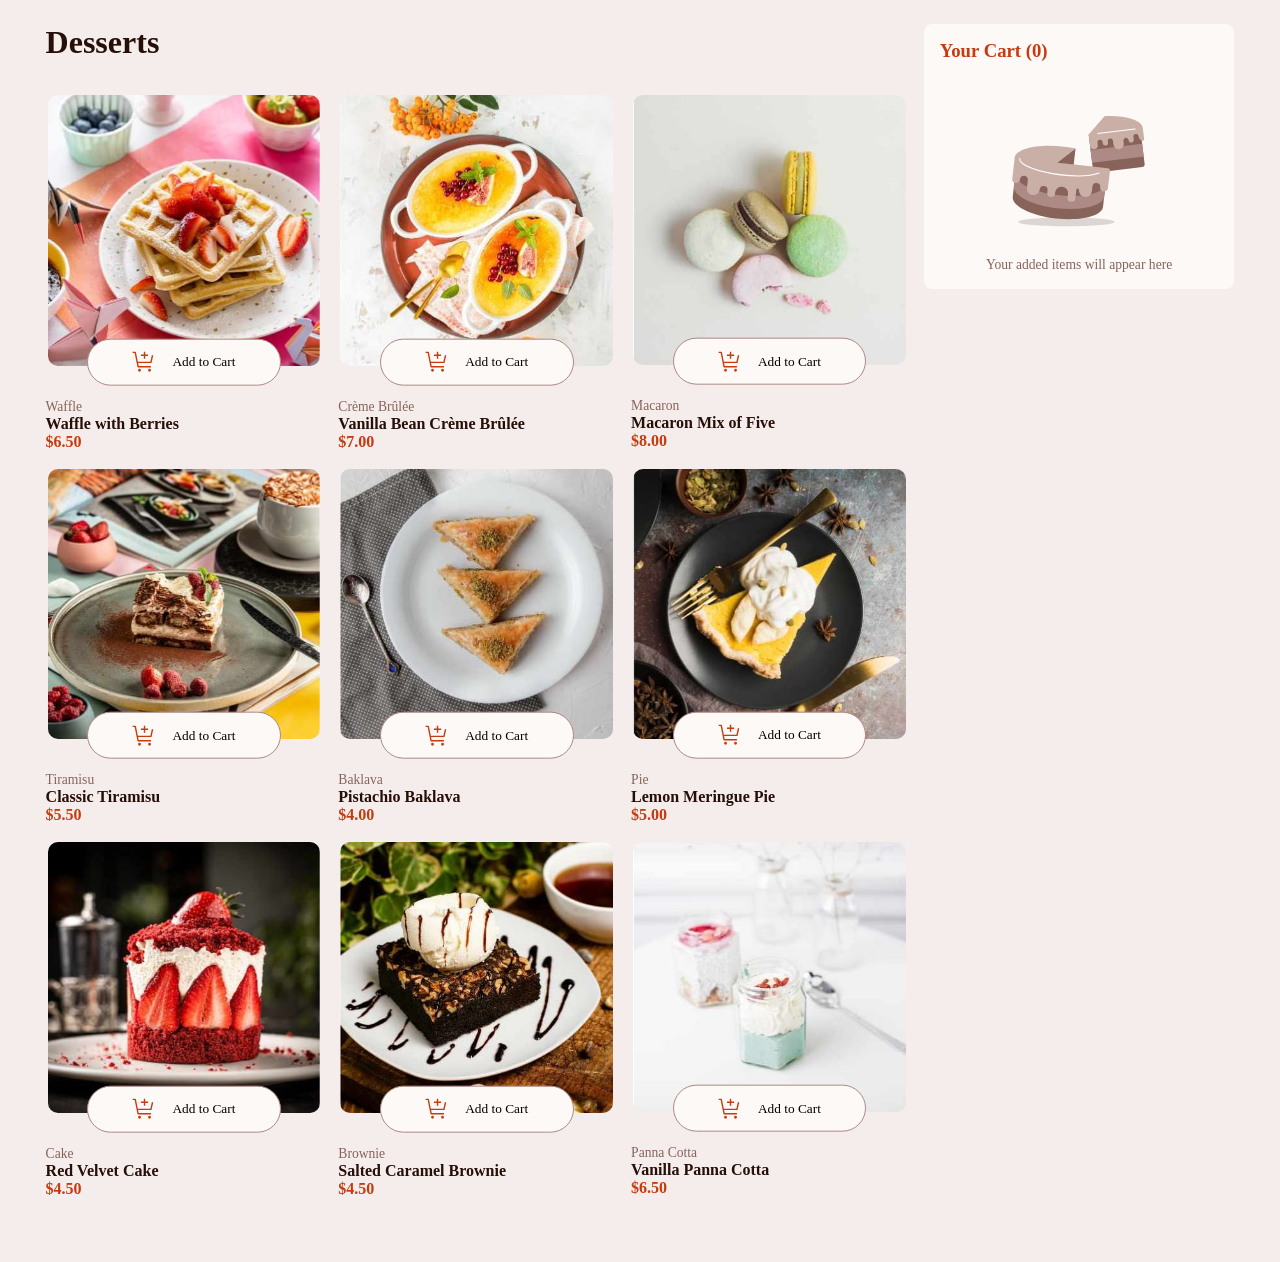
==== index.html @ e0a6078a "my completed product-list-cart with html, css, jason  and js files" ====
<!DOCTYPE html>
<html lang="en">

<head>
  <meta charset="UTF-8">
  <meta name="viewport" content="width=device-width, initial-scale=1.0">
  <!-- <meta name="description" content="Frontend Mentor | Product list with cart">
  <meta name="author" content="Adewale Stephen">
  <meta name="keywords" content="Adewale Stephen, Stephen, Project, Product list, Product list with cart"> -->
  <!-- <link rel="icon" type="image/png" sizes="32x32" href="/images/favicon-32x32.png"> -->
  <!-- <title>Product list with cart</title> -->
  <link rel="stylesheet" href="./style.css">
  <!-- Stylesheet -->
</head>

<body>
  <section class="body d-flex" role="contentinfo">
    <!-- All Products shows Here-->
    <main data-main>
      <!-- Header -->
      <header>
        <h1>Desserts</h1>
      </header>
      <!-- Dynamically Update Products -->
    </main>
    <!-- Cart(Updates Dynamically) -->
    <section data-module class="cart">
      <!-- Dynamically Update quantity of products selected -->
      <h3>Your Cart (<span data-totalPicks>0</span>)</h3>
      <div>
        <!-- Cart(Empty State) -->
        <div data-emptyCart class="empty d-flex">
          <img src="/images/illustration-empty-cart.svg" alt="empty cart">
          <p>Your added items will appear here</p>
        </div>
        <!-- Cart(Updates product once selected) -->
        <div data-productSelected class="selections d-flex d-none">
          <!-- Dynamically Add Selected Items -->
          <div data-cartItems class="d-flex cartItems"></div>
          <!-- Dynamically calculate the price of products selected -->
          <div class="orderTotal">
            <div>
              <p>Order Total</p>
              <h4 data-priceTotal>$00.00</h4>
            </div>
            <p class="delivery">
              <img src="/images/icon-carbon-neutral.svg" alt="carbon neutral">
              <span>This is a <strong>carbon-neutral</strong> delivery</span>
            </p>
            <button data-confirmOrder>Comfirm Order</button>
          </div>
        </div>
      </div>
    </section>
  </section>

  <!-- Receipt -->
  <dialog data-modal class="dialog">
    <header>
      <img src="/images/icon-order-confirmed.svg" alt="green checkmark" />
      <h2>Order Confirmed</h2>
      <p>We hope you enjoy your food!</p>
    </header>
    <div data-receipt class="productContainer d-flex"></div>
    <div class="d-flex totalPrice">
      <p>Order Total</p>
      <h2 data-total>$00.00</h2>
    </div>
    <button data-reset type="button">Start New Order</button>
  </dialog>

  <!-- javaScript (Functionality Here) -->
  <script src="main.js"></script>
</body>

</html>
---- style.css ----
/* Fonts */
@font-face {
  font-family: "Red-Hat";
  src: url("/fonts/static/RedHatText-Regular.ttf");
}
@font-face {
  font-family: "Red-Hat-SemiBold";
  src: url("/fonts/static/RedHatText-SemiBold.ttf");
}
@font-face {
  font-family: "Red-Hat-Bold";
  src: url("/fonts/static/RedHatText-Bold.ttf");
}

/* Variables */
:root {
  --Red: hsl(14, 86%, 42%);
  --Green: hsl(159, 69%, 38%);
  --Rose50: hsl(20, 50%, 98%);
  --Rose100: hsl(13, 31%, 94%);
  --Rose300: hsl(14, 25%, 72%);
  --Rose400: hsl(7, 20%, 60%);
  --Rose500: hsl(12, 20%, 44%);
  --Rose900: hsl(14, 65%, 9%);
}

/* Universal selector to remove default styling */
*,
*::after,
*::before {
  margin: 0;
  padding: 0;
  box-sizing: border-box;
  font-family: "Red-Hat";
}
html {
  -moz-text-size-adjust: none;
  -webkit-text-size-adjust: none;
  text-size-adjust: none;
  scroll-behavior: smooth;
  scrollbar-width: none;
}

::backdrop {
  background: rgba(38, 15, 8, 0.35);
}

body {
  background-color: var(--Rose100);
  padding: 0 0 1rem 0;
}
.body {
  font-size: 1rem;
  width: clamp(64rem, calc(100% - 40px), 80rem);
  gap: 1rem;
  margin: 0 auto 3rem auto;
  padding: 0 2%;
  position: relative;
}
main {
  width: 100%;
  display: grid;
  grid-template-columns: repeat(3, 1fr);
  gap: 1rem;
}
main header {
  color: var(--Rose900);
  grid-area: 1/ 1/ 2/ 4;
  position: sticky;
  top: 0;
  padding: 1.5rem 0 1rem 0;
  background-color: var(--Rose100);
  z-index: 10;
}
h1 {
  font-family: "Red-Hat-Bold";
  font-size: 2rem;
}
main article {
  width: 100%;
}
main article picture {
  width: 100%;
}
main article picture img {
  border: 2px solid transparent;
  border-radius: 0.75rem;
  width: 100%;
}
main article button {
  width: 70%;
  margin: 0 15%;
  transform: translateY(-2.5em);
  overflow: hidden;
  border-radius: 5rem;
  border: 1px solid var(--Rose400);
  background-color: var(--Rose50);
  display: flex;
  align-items: center;
}
.Btn {
  gap: 1rem;
  display: flex;
  justify-content: center;
  align-items: center;
  padding: 0.65rem;
  cursor: pointer;
  width: 100%;
  font-family: "Red-Hat-SemiBold";
}
.Btn img {
  width: 1.5rem;
  height: 1.5rem;
}
.secondBtn {
  background-color: var(--Red);
  justify-content: space-between;
  color: white;
  cursor: unset;
}
.secondBtn img {
  padding: 0.25rem;
  border: 1px solid white;
  border-radius: 50%;
  cursor: pointer;
}
.secondBtn img:hover {
  filter: invert(50%);
  transition: 0.5s;
}
main article p {
  margin: -1.25rem 0 0 0;
  font-size: 0.85rem;
  color: var(--Rose500);
}
main article h4 {
  color: var(--Rose900);
  font-family: "Red-Hat-SemiBold";
}
main article h4 span {
  color: var(--Red);
}
.cart {
  width: 35%;
  height: fit-content;
  background-color: var(--Rose50);
  padding: 1rem;
  position: sticky;
  top: 1.5rem;
  border-radius: 0.5rem;
  color: var(--Rose500);
}
.cart h3 {
  color: var(--Red);
  font-family: "Red-Hat-Bold";
  margin: 0 0 1.5rem 0;
}
.cart .empty {
  flex-direction: column;
  justify-content: center;
  align-items: center;
  color: var(--Rose500);
  font-size: 0.85rem;
}
.cart .empty img {
  width: 50%;
  margin: 1rem 0;
}
.cart .selections {
  flex-direction: column;
  gap: 1.5rem;
  margin-top: 1rem;
}
.cart .selections .productInCart {
  justify-content: space-between;
  align-items: center;
}
.cart .selections .cartItems {
  flex-direction: column;
  gap: 1.15rem;
}

.cart .selections .productInCart img {
  padding: 0.35rem;
  border-radius: 50%;
  border: 1px solid var(--Rose100);
  cursor: pointer;
}
.cart .selections .productInCart div h4 {
  color: var(--Rose500);
  font-family: "Red-Hat-Bold";
}
.cart .selections .productInCart div p {
  gap: 0.4rem;
  margin: 0.05rem 0 0 0;
}
.cart .selections .productInCart div p span:nth-child(1) {
  color: var(--Red);
  font-family: "Red-Hat-Bold";
  margin: 0 0.4rem 0 0;
}
.cart .orderTotal {
  display: flex;
  flex-direction: column;
  gap: 2rem;
}
.cart .orderTotal div {
  display: flex;
  align-items: center;
  justify-content: space-between;
}
.cart .orderTotal .delivery {
  font-size: 0.85rem;
  display: flex;
  justify-content: center;
  align-items: center;
  text-align: center;
  gap: 0.15rem;
}
.cart .orderTotal img {
  width: 1rem;
}
.cart .orderTotal button {
  padding: 0.75rem;
  border-radius: 2rem;
  background-color: var(--Red);
  color: var(--Rose100);
  cursor: pointer;
}
.dialog {
  width: 28rem;
  margin: auto;
  padding: 1.5rem 1rem;
  border-radius: 1rem;
  border: none;
  z-index: 10;
  background-color: var(--Rose50);
}
.dialog header {
  margin: 0 0 0.75rem 0;
  color: var(--Rose900);
}
.dialog header p {
  color: var(--Rose500);
}
.productContainer {
  flex-direction: column;
  padding: 0.75rem;
  border-radius: 0.5rem;
  max-height: 16rem;
  overflow: scroll;
  scrollbar-width: none;
}
.productContainer hr {
  margin: 0.85rem 0;
  border: 0.05rem solid var(--Rose100);
}
.eachProduct {
  justify-content: space-between;
  align-items: center;
}
.eachProductDetail {
  align-items: center;
  gap: 1rem;
}
.eachProductDetail span {
  color: var(--Red);
  font-family: "Red-Hat-Bold";
}
.eachProductDetail strong {
  color: var(--Rose500);
}
.eachProductDetail img {
  width: 3.5rem;
  border-radius: 0.5rem;
}
.totalPrice {
  align-items: center;
  justify-content: space-between;
  padding: 0 0.75rem;
}
.dialog h2 {
  font-size: 1.75rem;
  font-family: "Red-Hat-Bold";
}
.dialog h3,
.dialog h4 {
  color: var(--Rose500);
}

.dialog button {
  width: 100%;
  padding: 1rem;
  border-radius: 2rem;
  background-color: var(--Red);
  color: var(--Rose50);
  font-size: 1rem;
  margin: 0.75rem 0 0 0;
}
button {
  outline: none;
  border: none;
  font-family: "Red-Hat-SemiBold";
  cursor: pointer;
}

.border {
  border: 2px solid var(--Red);
}
.d-flex {
  display: flex;
}
.d-block {
  display: block;
}
.d-none {
  display: none;
}

/* Media Query Tablet */
@media (max-width: 64rem) {
  body {
    width: 100%;
  }
  main {
    grid-template-columns: repeat(2, 1fr);
    gap: 1rem;
  }
  main header {
    grid-area: 1/ 1/ 2/ 3;
  }
  .cart {
    width: 45%;
  }
}

/* Media Query Mobile (LandScape)*/
@media (max-width: 54.375rem) {
  .body {
    flex-direction: column;
    width: 100%;
    margin: 2rem 0;
    padding: 0 5%;
  }
  main article button {
    width: 80%;
    margin: 0 10%;
  }
  main {
    grid-template-columns: repeat(2, 1fr);
    gap: 0.75rem;
  }
  main header {
    grid-area: 1/1/2/3;
  }
  main article p {
    margin: -1.5rem 0 0 0;
  }
  .cart {
    width: 100%;
    position: unset;
  }
}

/* Media Query Mobile (Potraite)*/
@media (max-width: 31.25rem) {
  .body {
    flex-direction: column;
    width: 100%;
    margin: 2rem 0;
    padding: 0 5%;
  }
  main article button {
    width: 60%;
    margin: 0 20%;
  }
  main {
    grid-template-columns: 1fr;
    gap: 1rem;
  }
  main header {
    grid-area: unset;
  }
  .cart {
    width: 100%;
    position: unset;
  }
}

/* Media Query Smart Watch */
@media (max-width: 18.75rem) {
  main article button {
    width: 80%;
    margin: 0 10%;
  }
}
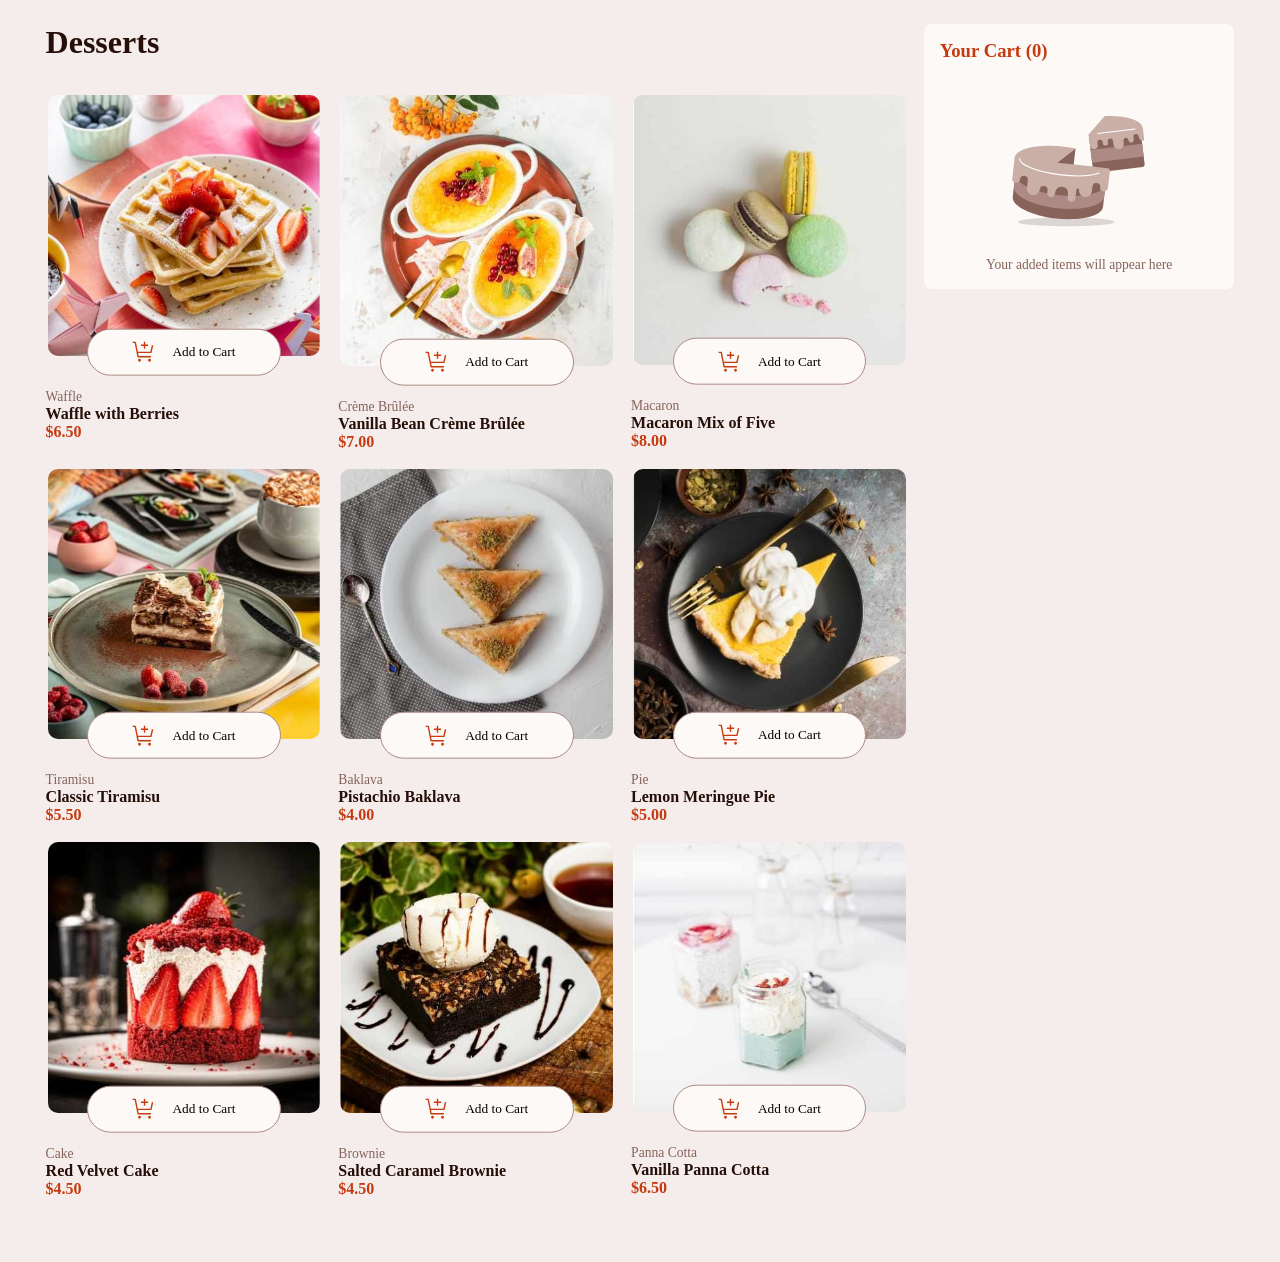
==== commit a3dee388: "added a point so that the carbon-neutral image can display" ====
--- a/index.html
+++ b/index.html
@@ -4,11 +4,10 @@
 <head>
   <meta charset="UTF-8">
   <meta name="viewport" content="width=device-width, initial-scale=1.0">
-  <!-- <meta name="description" content="Frontend Mentor | Product list with cart">
-  <meta name="author" content="Adewale Stephen">
-  <meta name="keywords" content="Adewale Stephen, Stephen, Project, Product list, Product list with cart"> -->
-  <!-- <link rel="icon" type="image/png" sizes="32x32" href="/images/favicon-32x32.png"> -->
-  <!-- <title>Product list with cart</title> -->
+  <meta name="author" content="Chibuzo Daniel">
+  <meta name="keywords" content="Chibuzo, Daniel, Project, Product list, Product list with cart"> 
+  <link rel="icon" type="image/png" sizes="32x32" href="">
+  <title>Shoping catalogue</title>
   <link rel="stylesheet" href="./style.css">
   <!-- Stylesheet -->
 </head>
@@ -30,7 +29,7 @@
       <div>
         <!-- Cart(Empty State) -->
         <div data-emptyCart class="empty d-flex">
-          <img src="/images/illustration-empty-cart.svg" alt="empty cart">
+          <img src="./images/illustration-empty-cart.svg" alt="empty cart">
           <p>Your added items will appear here</p>
         </div>
         <!-- Cart(Updates product once selected) -->
@@ -44,7 +43,7 @@
               <h4 data-priceTotal>$00.00</h4>
             </div>
             <p class="delivery">
-              <img src="/images/icon-carbon-neutral.svg" alt="carbon neutral">
+              <img src="./images/icon-carbon-neutral.svg" alt="carbon neutral">
               <span>This is a <strong>carbon-neutral</strong> delivery</span>
             </p>
             <button data-confirmOrder>Comfirm Order</button>
@@ -57,7 +56,7 @@
   <!-- Receipt -->
   <dialog data-modal class="dialog">
     <header>
-      <img src="/images/icon-order-confirmed.svg" alt="green checkmark" />
+      <img src="./images/icon-order-confirmed.svg" alt="green checkmark" />
       <h2>Order Confirmed</h2>
       <p>We hope you enjoy your food!</p>
     </header>
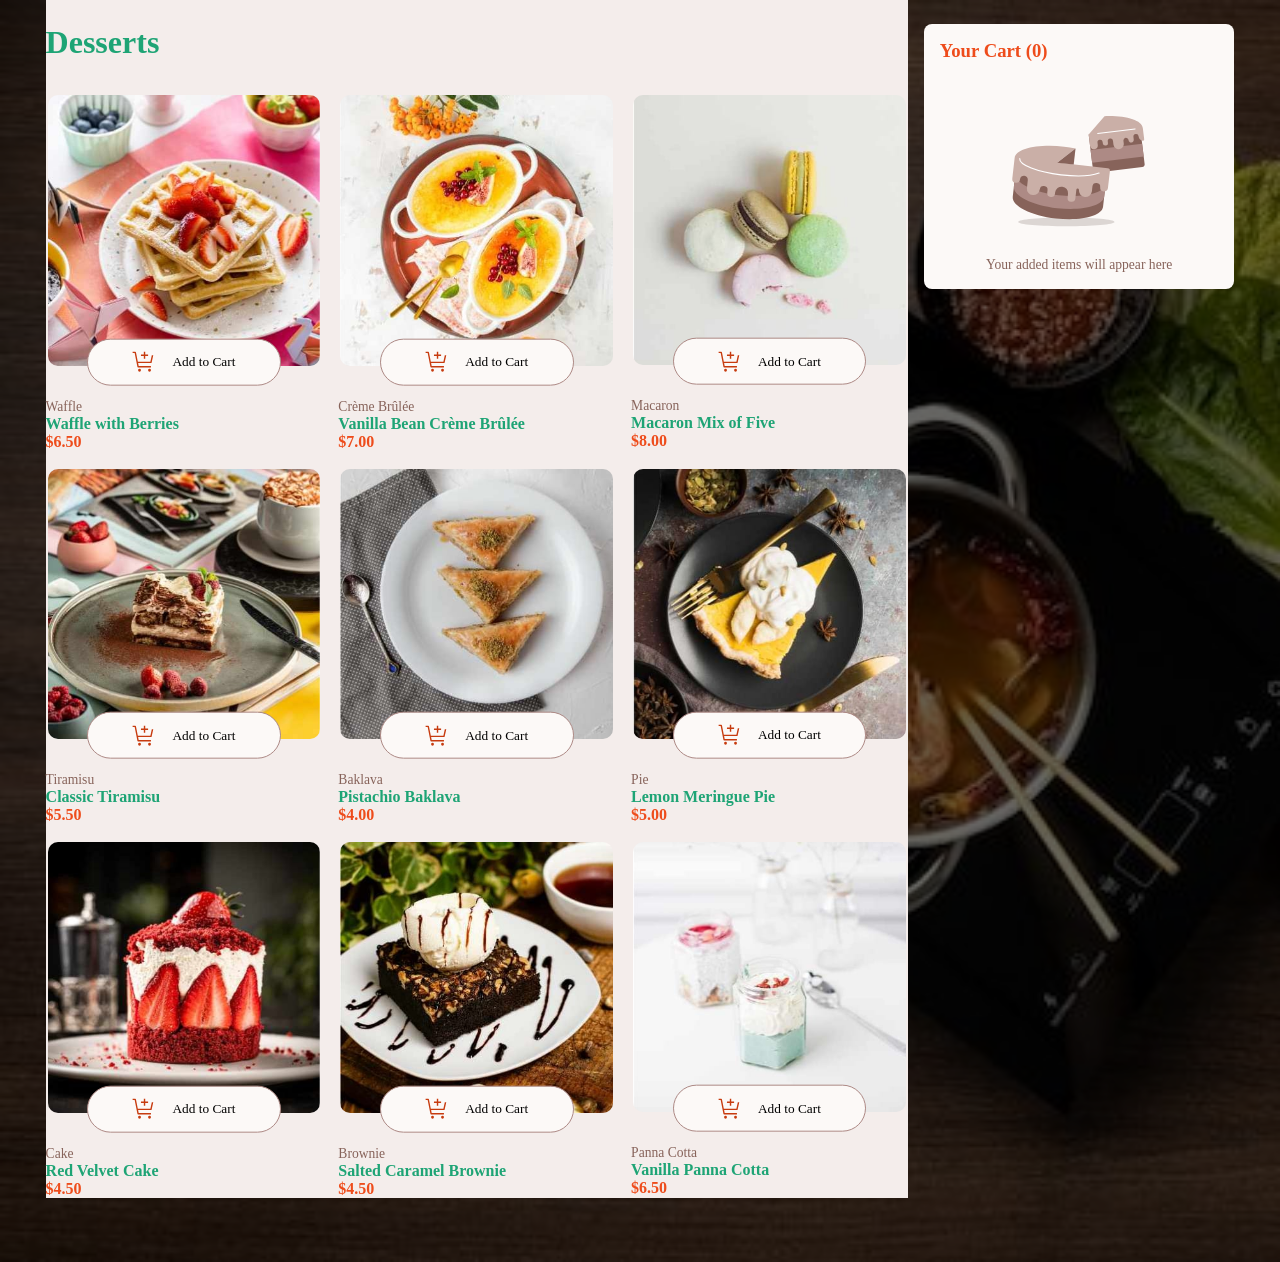
==== commit 34d45c19: "i added dot in the images in my html file" ====
--- a/index.html
+++ b/index.html
@@ -4,10 +4,11 @@
 <head>
   <meta charset="UTF-8">
   <meta name="viewport" content="width=device-width, initial-scale=1.0">
-  <meta name="author" content="Chibuzo Daniel">
-  <meta name="keywords" content="Chibuzo, Daniel, Project, Product list, Product list with cart"> 
-  <link rel="icon" type="image/png" sizes="32x32" href="">
-  <title>Shoping catalogue</title>
+  <!-- <meta name="description" content="Frontend Mentor | Product list with cart">
+  <meta name="author" content="Adewale Stephen">
+  <meta name="keywords" content="Adewale Stephen, Stephen, Project, Product list, Product list with cart"> -->
+  <!-- <link rel="icon" type="image/png" sizes="32x32" href="/images/favicon-32x32.png"> -->
+  <!-- <title>Product list with cart</title> -->
   <link rel="stylesheet" href="./style.css">
   <!-- Stylesheet -->
 </head>
--- a/style.css
+++ b/style.css
@@ -14,14 +14,14 @@
 
 /* Variables */
 :root {
-  --Red: hsl(14, 86%, 42%);
+  --Red: hsl(14, 86%, 52%);
   --Green: hsl(159, 69%, 38%);
   --Rose50: hsl(20, 50%, 98%);
   --Rose100: hsl(13, 31%, 94%);
   --Rose300: hsl(14, 25%, 72%);
   --Rose400: hsl(7, 20%, 60%);
   --Rose500: hsl(12, 20%, 44%);
-  --Rose900: hsl(14, 65%, 9%);
+  --Rose900: hsl(159, 69%, 38%);
 }
 
 /* Universal selector to remove default styling */
@@ -57,6 +57,31 @@
   padding: 0 2%;
   position: relative;
 }
+main{
+  background-color: #F4EDEB;
+}
+
+
+body{
+  background-image:url(/images/Free\ Photo\ _\ Top\ view\ over\ hotpot\ dishes.jpeg);
+  background-size: cover;
+  background-repeat: no-repeat;
+  position: relative;
+  background-size: cover;
+  border: 4px;
+  height: 100%;
+ }
+ body::before{
+  content: '';
+  position: absolute;
+  top: 0;
+  left: 0;
+  width: 100%;
+  height: 100%;
+  background-color:rgba(0, 0,0, 0.6) ;
+  z-index: -1;
+  pointer-events: none; 
+ }
 main {
   width: 100%;
   display: grid;
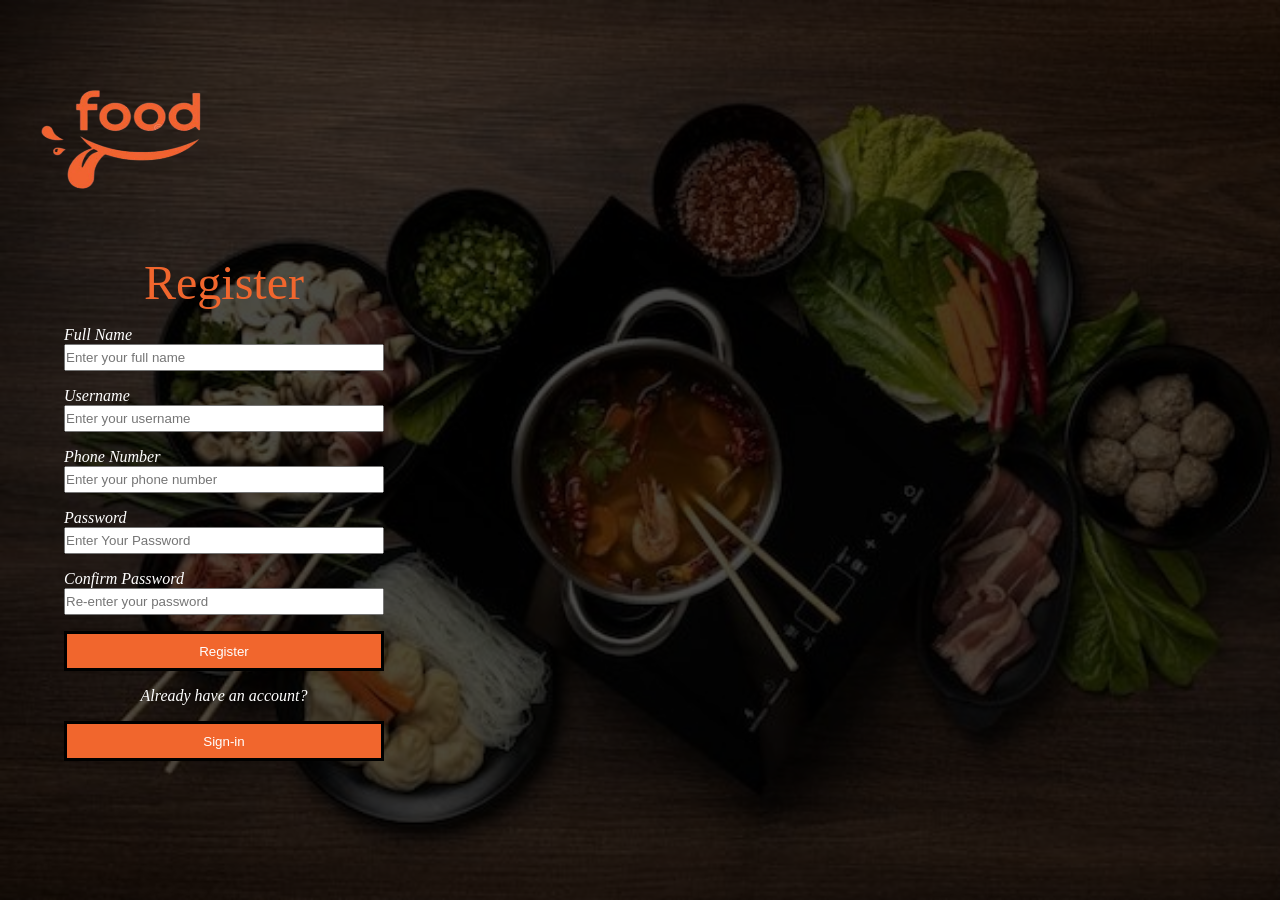
==== commit b56184f2: "i renamed register.html to index.html so that the site will always load from there and i renamed the" ====
--- a/index.html
+++ b/index.html
@@ -1,76 +1,45 @@
 <!DOCTYPE html>
 <html lang="en">
+<head>
+    <meta charset="UTF-8">
+    <meta name="viewport" content="width=device-width, initial-scale=1.0">
+    <title>Registration-Page</title>
+    <link rel="stylesheet" href="style.css">
+</head>
+<body>
+      <img src="./images/food-logo-removebg.png" alt="" class="food-logo">
+        <div class="container">
+            <div class="register-text">Register</div>
+            <div class="gap"><div class=" text-color">Full Name</div>
+            <input type="text" class="input content-width gap fullname" placeholder="Enter your full name" ></div>
+            <div class="gap"><div class="text-color">Username</div>
+            <input type="text" class="input content-width gap username" placeholder="Enter your username" ></div>
+            <div class="gap"><div class=" text-color">Phone Number</div>
+            <input type="tel" class="input content-width gap phone-number" placeholder="Enter your phone number" ></div>
+            <div class="Pas"><div class="text-color">Password</div>
+            <input type="password"  class="input content-width password" placeholder="Enter Your Password"></div>
+            <div class="Pas"><div class="text-color">Confirm Password</div>
+            <input type="password" class="input content-width confirm-password" placeholder="Re-enter your password" ></div>
+            
+            <!-- <div class="hr content-width">.</div> -->
 
-<head>
-  <meta charset="UTF-8">
-  <meta name="viewport" content="width=device-width, initial-scale=1.0">
-  <!-- <meta name="description" content="Frontend Mentor | Product list with cart">
-  <meta name="author" content="Adewale Stephen">
-  <meta name="keywords" content="Adewale Stephen, Stephen, Project, Product list, Product list with cart"> -->
-  <!-- <link rel="icon" type="image/png" sizes="32x32" href="/images/favicon-32x32.png"> -->
-  <!-- <title>Product list with cart</title> -->
-  <link rel="stylesheet" href="./style.css">
-  <!-- Stylesheet -->
-</head>
+            <a href="" class="content-width">
+                <button class="btn-register content-width">Register</button>
+            </a>
+               
+             
+            
 
-<body>
-  <section class="body d-flex" role="contentinfo">
-    <!-- All Products shows Here-->
-    <main data-main>
-      <!-- Header -->
-      <header>
-        <h1>Desserts</h1>
-      </header>
-      <!-- Dynamically Update Products -->
-    </main>
-    <!-- Cart(Updates Dynamically) -->
-    <section data-module class="cart">
-      <!-- Dynamically Update quantity of products selected -->
-      <h3>Your Cart (<span data-totalPicks>0</span>)</h3>
-      <div>
-        <!-- Cart(Empty State) -->
-        <div data-emptyCart class="empty d-flex">
-          <img src="./images/illustration-empty-cart.svg" alt="empty cart">
-          <p>Your added items will appear here</p>
+            <div class="or text-color">Already have an account?</div>
+
+            <a href="login.html" class="content-width">
+                <button class="btn-sign content-width">Sign-in</button>
+            </a>
+                
+            
+           
+            <!-- <img src="/images/hd-rm.food.png" alt=""> -->
         </div>
-        <!-- Cart(Updates product once selected) -->
-        <div data-productSelected class="selections d-flex d-none">
-          <!-- Dynamically Add Selected Items -->
-          <div data-cartItems class="d-flex cartItems"></div>
-          <!-- Dynamically calculate the price of products selected -->
-          <div class="orderTotal">
-            <div>
-              <p>Order Total</p>
-              <h4 data-priceTotal>$00.00</h4>
-            </div>
-            <p class="delivery">
-              <img src="./images/icon-carbon-neutral.svg" alt="carbon neutral">
-              <span>This is a <strong>carbon-neutral</strong> delivery</span>
-            </p>
-            <button data-confirmOrder>Comfirm Order</button>
-          </div>
-        </div>
-      </div>
-    </section>
-  </section>
-
-  <!-- Receipt -->
-  <dialog data-modal class="dialog">
-    <header>
-      <img src="./images/icon-order-confirmed.svg" alt="green checkmark" />
-      <h2>Order Confirmed</h2>
-      <p>We hope you enjoy your food!</p>
-    </header>
-    <div data-receipt class="productContainer d-flex"></div>
-    <div class="d-flex totalPrice">
-      <p>Order Total</p>
-      <h2 data-total>$00.00</h2>
-    </div>
-    <button data-reset type="button">Start New Order</button>
-  </dialog>
-
-  <!-- javaScript (Functionality Here) -->
-  <script src="main.js"></script>
+        <script src="R&L.js"></script>
 </body>
-
 </html>
--- a/style.css
+++ b/style.css
@@ -1,421 +1,99 @@
-/* Fonts */
-@font-face {
-  font-family: "Red-Hat";
-  src: url("/fonts/static/RedHatText-Regular.ttf");
+*{
+    margin: 0px;
+    padding: 0px;
+    box-sizing: border-box;
 }
-@font-face {
-  font-family: "Red-Hat-SemiBold";
-  src: url("/fonts/static/RedHatText-SemiBold.ttf");
-}
-@font-face {
-  font-family: "Red-Hat-Bold";
-  src: url("/fonts/static/RedHatText-Bold.ttf");
-}
-
-/* Variables */
-:root {
-  --Red: hsl(14, 86%, 52%);
-  --Green: hsl(159, 69%, 38%);
-  --Rose50: hsl(20, 50%, 98%);
-  --Rose100: hsl(13, 31%, 94%);
-  --Rose300: hsl(14, 25%, 72%);
-  --Rose400: hsl(7, 20%, 60%);
-  --Rose500: hsl(12, 20%, 44%);
-  --Rose900: hsl(159, 69%, 38%);
-}
-
-/* Universal selector to remove default styling */
-*,
-*::after,
-*::before {
-  margin: 0;
-  padding: 0;
-  box-sizing: border-box;
-  font-family: "Red-Hat";
-}
-html {
-  -moz-text-size-adjust: none;
-  -webkit-text-size-adjust: none;
-  text-size-adjust: none;
-  scroll-behavior: smooth;
-  scrollbar-width: none;
-}
-
-::backdrop {
-  background: rgba(38, 15, 8, 0.35);
-}
-
-body {
-  background-color: var(--Rose100);
-  padding: 0 0 1rem 0;
-}
-.body {
-  font-size: 1rem;
-  width: clamp(64rem, calc(100% - 40px), 80rem);
-  gap: 1rem;
-  margin: 0 auto 3rem auto;
-  padding: 0 2%;
-  position: relative;
-}
-main{
-  background-color: #F4EDEB;
-}
-
-
 body{
-  background-image:url(/images/Free\ Photo\ _\ Top\ view\ over\ hotpot\ dishes.jpeg);
-  background-size: cover;
-  background-repeat: no-repeat;
-  position: relative;
-  background-size: cover;
-  border: 4px;
-  height: 100%;
- }
- body::before{
-  content: '';
-  position: absolute;
-  top: 0;
-  left: 0;
-  width: 100%;
-  height: 100%;
-  background-color:rgba(0, 0,0, 0.6) ;
-  z-index: -1;
-  pointer-events: none; 
- }
-main {
-  width: 100%;
-  display: grid;
-  grid-template-columns: repeat(3, 1fr);
-  gap: 1rem;
-}
-main header {
-  color: var(--Rose900);
-  grid-area: 1/ 1/ 2/ 4;
-  position: sticky;
-  top: 0;
-  padding: 1.5rem 0 1rem 0;
-  background-color: var(--Rose100);
-  z-index: 10;
-}
-h1 {
-  font-family: "Red-Hat-Bold";
-  font-size: 2rem;
-}
-main article {
-  width: 100%;
-}
-main article picture {
-  width: 100%;
-}
-main article picture img {
-  border: 2px solid transparent;
-  border-radius: 0.75rem;
-  width: 100%;
-}
-main article button {
-  width: 70%;
-  margin: 0 15%;
-  transform: translateY(-2.5em);
-  overflow: hidden;
-  border-radius: 5rem;
-  border: 1px solid var(--Rose400);
-  background-color: var(--Rose50);
-  display: flex;
-  align-items: center;
-}
-.Btn {
-  gap: 1rem;
-  display: flex;
-  justify-content: center;
-  align-items: center;
-  padding: 0.65rem;
-  cursor: pointer;
-  width: 100%;
-  font-family: "Red-Hat-SemiBold";
-}
-.Btn img {
-  width: 1.5rem;
-  height: 1.5rem;
-}
-.secondBtn {
-  background-color: var(--Red);
-  justify-content: space-between;
-  color: white;
-  cursor: unset;
-}
-.secondBtn img {
-  padding: 0.25rem;
-  border: 1px solid white;
-  border-radius: 50%;
-  cursor: pointer;
-}
-.secondBtn img:hover {
-  filter: invert(50%);
-  transition: 0.5s;
-}
-main article p {
-  margin: -1.25rem 0 0 0;
-  font-size: 0.85rem;
-  color: var(--Rose500);
-}
-main article h4 {
-  color: var(--Rose900);
-  font-family: "Red-Hat-SemiBold";
-}
-main article h4 span {
-  color: var(--Red);
-}
-.cart {
-  width: 35%;
-  height: fit-content;
-  background-color: var(--Rose50);
-  padding: 1rem;
-  position: sticky;
-  top: 1.5rem;
-  border-radius: 0.5rem;
-  color: var(--Rose500);
-}
-.cart h3 {
-  color: var(--Red);
-  font-family: "Red-Hat-Bold";
-  margin: 0 0 1.5rem 0;
-}
-.cart .empty {
-  flex-direction: column;
-  justify-content: center;
-  align-items: center;
-  color: var(--Rose500);
-  font-size: 0.85rem;
-}
-.cart .empty img {
-  width: 50%;
-  margin: 1rem 0;
-}
-.cart .selections {
-  flex-direction: column;
-  gap: 1.5rem;
-  margin-top: 1rem;
-}
-.cart .selections .productInCart {
-  justify-content: space-between;
-  align-items: center;
-}
-.cart .selections .cartItems {
-  flex-direction: column;
-  gap: 1.15rem;
-}
-
-.cart .selections .productInCart img {
-  padding: 0.35rem;
-  border-radius: 50%;
-  border: 1px solid var(--Rose100);
-  cursor: pointer;
-}
-.cart .selections .productInCart div h4 {
-  color: var(--Rose500);
-  font-family: "Red-Hat-Bold";
-}
-.cart .selections .productInCart div p {
-  gap: 0.4rem;
-  margin: 0.05rem 0 0 0;
-}
-.cart .selections .productInCart div p span:nth-child(1) {
-  color: var(--Red);
-  font-family: "Red-Hat-Bold";
-  margin: 0 0.4rem 0 0;
-}
-.cart .orderTotal {
-  display: flex;
-  flex-direction: column;
-  gap: 2rem;
-}
-.cart .orderTotal div {
-  display: flex;
-  align-items: center;
-  justify-content: space-between;
-}
-.cart .orderTotal .delivery {
-  font-size: 0.85rem;
-  display: flex;
-  justify-content: center;
-  align-items: center;
-  text-align: center;
-  gap: 0.15rem;
-}
-.cart .orderTotal img {
-  width: 1rem;
-}
-.cart .orderTotal button {
-  padding: 0.75rem;
-  border-radius: 2rem;
-  background-color: var(--Red);
-  color: var(--Rose100);
-  cursor: pointer;
-}
-.dialog {
-  width: 28rem;
-  margin: auto;
-  padding: 1.5rem 1rem;
-  border-radius: 1rem;
-  border: none;
-  z-index: 10;
-  background-color: var(--Rose50);
-}
-.dialog header {
-  margin: 0 0 0.75rem 0;
-  color: var(--Rose900);
-}
-.dialog header p {
-  color: var(--Rose500);
-}
-.productContainer {
-  flex-direction: column;
-  padding: 0.75rem;
-  border-radius: 0.5rem;
-  max-height: 16rem;
-  overflow: scroll;
-  scrollbar-width: none;
-}
-.productContainer hr {
-  margin: 0.85rem 0;
-  border: 0.05rem solid var(--Rose100);
-}
-.eachProduct {
-  justify-content: space-between;
-  align-items: center;
-}
-.eachProductDetail {
-  align-items: center;
-  gap: 1rem;
-}
-.eachProductDetail span {
-  color: var(--Red);
-  font-family: "Red-Hat-Bold";
-}
-.eachProductDetail strong {
-  color: var(--Rose500);
-}
-.eachProductDetail img {
-  width: 3.5rem;
-  border-radius: 0.5rem;
-}
-.totalPrice {
-  align-items: center;
-  justify-content: space-between;
-  padding: 0 0.75rem;
-}
-.dialog h2 {
-  font-size: 1.75rem;
-  font-family: "Red-Hat-Bold";
-}
-.dialog h3,
-.dialog h4 {
-  color: var(--Rose500);
-}
-
-.dialog button {
-  width: 100%;
-  padding: 1rem;
-  border-radius: 2rem;
-  background-color: var(--Red);
-  color: var(--Rose50);
-  font-size: 1rem;
-  margin: 0.75rem 0 0 0;
-}
-button {
-  outline: none;
-  border: none;
-  font-family: "Red-Hat-SemiBold";
-  cursor: pointer;
-}
-
-.border {
-  border: 2px solid var(--Red);
-}
-.d-flex {
-  display: flex;
-}
-.d-block {
-  display: block;
-}
-.d-none {
-  display: none;
-}
-
-/* Media Query Tablet */
-@media (max-width: 64rem) {
-  body {
+    background-image:url(./images/Free\ Photo\ _\ Top\ view\ over\ hotpot\ dishes.jpeg);
+    background-size: cover;
+    background-repeat: no-repeat;
+    position: relative;
+    background-size: cover;
+    border: 4px;
+    height: 100vh;
+   }
+   body::before{
+    content: '';
+    position: absolute;
+    top: 0;
+    left: 0;
     width: 100%;
-  }
-  main {
-    grid-template-columns: repeat(2, 1fr);
+    height: 100%;
+    background-color:rgba(0, 0,0, 0.7) ;
+    z-index: -1;
+    pointer-events: none; 
+   }
+   .food-logo{
+    
+    margin: 0px;
+    width: 17rem;
+    height: 26%;
+    margin-top: 1rem;
+    padding: 0px;
+    padding-top: 0px;
+    border: hidden;
+    justify-self: end;
+   }
+   .container{
+    display: flex;
+    flex-direction: column;
+    width: 35%;
+    height: 60%;
+    justify-content: center;
+    align-items: center;
+    justify-self: center;
+    /* background-color: #191919; */
+    margin-bottom: 2rem;
+    padding-bottom: 2rem;
+    border-radius: 5%;
+    align-content: center;
     gap: 1rem;
-  }
-  main header {
-    grid-area: 1/ 1/ 2/ 3;
-  }
-  .cart {
-    width: 45%;
-  }
-}
-
-/* Media Query Mobile (LandScape)*/
-@media (max-width: 54.375rem) {
-  .body {
-    flex-direction: column;
+    
+   }
+   .input{
+    height: 1.7rem;
+   }
+   .btn-sign{
+    background-color: #F1662D;
+    border: solid black;
+    /* border-radius: 35%; */
+    height: 2.5rem;
+    color: white;
+    cursor: pointer;
+   }
+   .btn-register{
+    background-color: #F1662D;
+    border: solid black;
+    height: 2.5rem;
+    /* border-radius: 40%; */
+    color: white;
+    cursor: pointer;
+    
+   }
+   button:hover{
+    background-color: #F34F1A;
     width: 100%;
-    margin: 2rem 0;
-    padding: 0 5%;
-  }
-  main article button {
-    width: 80%;
-    margin: 0 10%;
-  }
-  main {
-    grid-template-columns: repeat(2, 1fr);
-    gap: 0.75rem;
-  }
-  main header {
-    grid-area: 1/1/2/3;
-  }
-  main article p {
-    margin: -1.5rem 0 0 0;
-  }
-  .cart {
-    width: 100%;
-    position: unset;
-  }
-}
-
-/* Media Query Mobile (Potraite)*/
-@media (max-width: 31.25rem) {
-  .body {
-    flex-direction: column;
-    width: 100%;
-    margin: 2rem 0;
-    padding: 0 5%;
-  }
-  main article button {
-    width: 60%;
-    margin: 0 20%;
-  }
-  main {
-    grid-template-columns: 1fr;
-    gap: 1rem;
-  }
-  main header {
-    grid-area: unset;
-  }
-  .cart {
-    width: 100%;
-    position: unset;
-  }
-}
-
-/* Media Query Smart Watch */
-@media (max-width: 18.75rem) {
-  main article button {
-    width: 80%;
-    margin: 0 10%;
-  }
-}
+    height: 2rem;
+   }
+   .content-width{
+    width: 20rem;
+   }
+   .register-text{
+    color: #F1662D;
+    font-size: 3em;
+   }
+   /* .d-flex {
+    display: flex;
+    gap: 8rem;
+    
+   } */
+    .hr{
+        height: 1px;
+        background-color: #F34F1A;
+        
+    }
+   .text-color{
+    color: white;
+    font-style: italic;
+    font-family: Georgia, 'Times New Roman', Times, serif;
+   }
